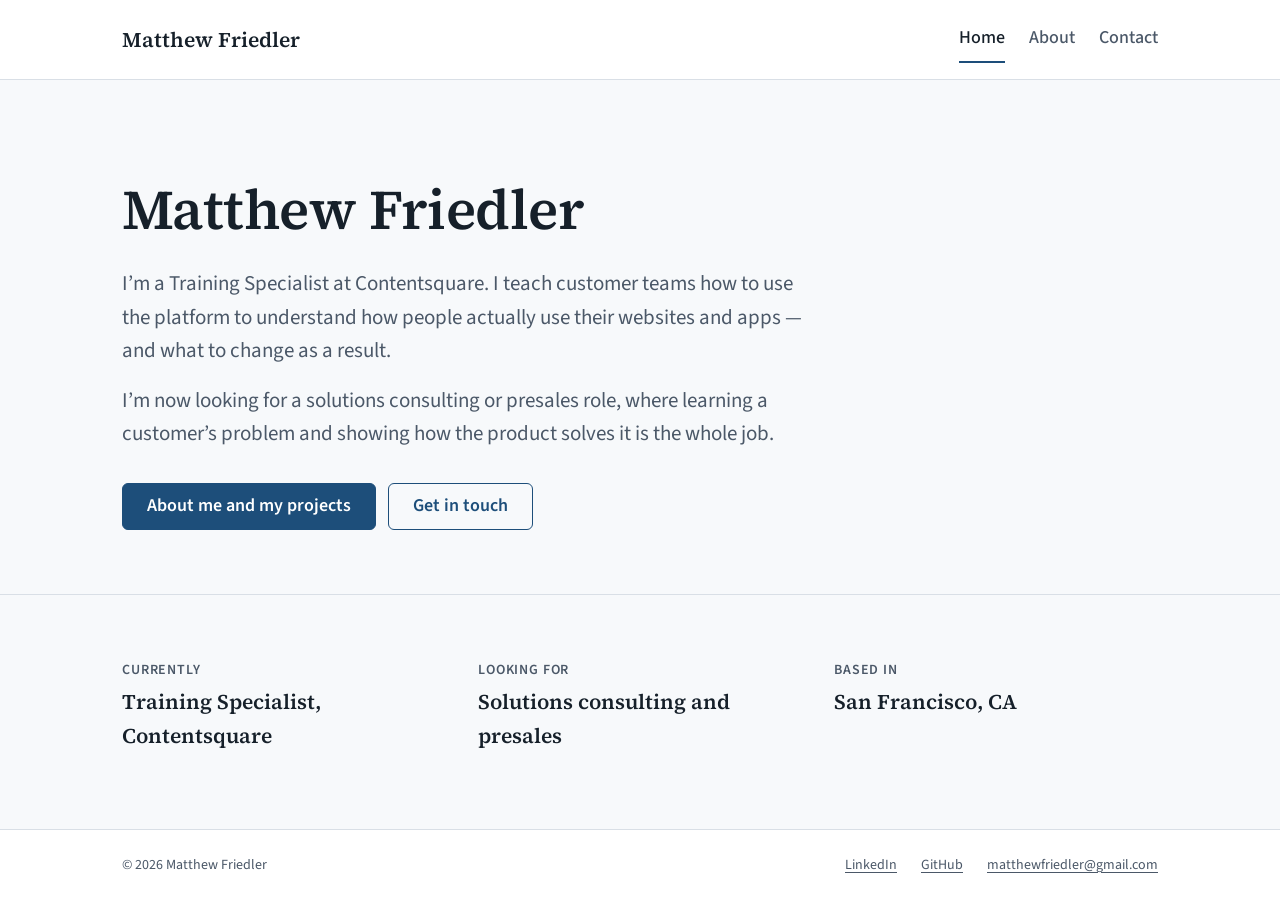
==== index.html @ 838c61f2 "Stage 1: shared layout, design tokens, and home page - styles.css: type pairing (Source Serif 4 + So" ====
<!doctype html>
<html lang="en">
<head>
  <meta charset="utf-8">
  <meta name="viewport" content="width=device-width, initial-scale=1">
  <title>Matthew Friedler — Training Specialist, Contentsquare</title>
  <meta name="description" content="Matthew Friedler is a Training Specialist at Contentsquare in San Francisco, looking for solutions consulting and presales roles.">
  <link rel="icon" href="/assets/favicon.svg" type="image/svg+xml">
  <link rel="preload" href="/assets/fonts/source-serif-4-latin-wght-normal.woff2" as="font" type="font/woff2" crossorigin>
  <link rel="preload" href="/assets/fonts/source-sans-3-latin-wght-normal.woff2" as="font" type="font/woff2" crossorigin>
  <link rel="stylesheet" href="/styles.css">
</head>
<body>
  <a class="skip-link" href="#main">Skip to content</a>

  <!-- Shared header: keep identical across index.html, about.html, contact.html
       (only aria-current moves). -->
  <header class="site-header">
    <div class="container site-header__inner">
      <a class="site-name" href="/">Matthew Friedler</a>
      <nav class="site-nav" aria-label="Main">
        <ul>
          <li><a href="/" aria-current="page">Home</a></li>
          <li><a href="/about">About</a></li>
          <li><a href="/contact">Contact</a></li>
        </ul>
      </nav>
    </div>
  </header>

  <main id="main">
    <section class="hero">
      <div class="container">
        <h1>Matthew Friedler</h1>
        <p class="lede">I’m a Training Specialist at Contentsquare. I teach customer teams how to use the platform to understand how people actually use their websites and apps — and what to change as a result.</p>
        <p class="lede">I’m now looking for a solutions consulting or presales role, where learning a customer’s problem and showing how the product solves it is the whole job.</p>
        <div class="button-row">
          <a class="button" href="/about">About me and my projects</a>
          <a class="button button--secondary" href="/contact">Get in touch</a>
        </div>
      </div>
    </section>

    <section class="section" aria-labelledby="facts-heading">
      <div class="container">
        <h2 id="facts-heading" class="visually-hidden">At a glance</h2>
        <dl class="facts">
          <div>
            <dt>Currently</dt>
            <dd>Training Specialist, Contentsquare</dd>
          </div>
          <div>
            <dt>Looking for</dt>
            <dd>Solutions consulting and presales</dd>
          </div>
          <div>
            <dt>Based in</dt>
            <dd>San Francisco, CA</dd>
          </div>
        </dl>
      </div>
    </section>
  </main>

  <!-- Shared footer: keep identical across all pages. -->
  <footer class="site-footer">
    <div class="container site-footer__inner">
      <p>© 2026 Matthew Friedler</p>
      <ul>
        <li><a href="https://www.linkedin.com/in/matthewfriedler/">LinkedIn</a></li>
        <li><a href="https://github.com/matthewfriedler">GitHub</a></li>
        <li><a class="break-anywhere" href="mailto:matthewfriedler@gmail.com">matthewfriedler@gmail.com</a></li>
      </ul>
    </div>
  </footer>
</body>
</html>
---- styles.css ----
/* ==========================================================================
   Matthew Friedler — shared stylesheet
   One file for all pages. Tokens first; change values here, not inline.
   ========================================================================== */

/* ---------- Fonts (self-hosted, SIL OFL — see assets/fonts/OFL.txt) ---------- */
@font-face {
  font-family: "Source Serif 4";
  src: url("/assets/fonts/source-serif-4-latin-wght-normal.woff2") format("woff2");
  font-weight: 200 900;
  font-style: normal;
  font-display: swap;
}
@font-face {
  font-family: "Source Sans 3";
  src: url("/assets/fonts/source-sans-3-latin-wght-normal.woff2") format("woff2");
  font-weight: 200 900;
  font-style: normal;
  font-display: swap;
}
@font-face {
  font-family: "Source Sans 3";
  src: url("/assets/fonts/source-sans-3-latin-wght-italic.woff2") format("woff2");
  font-weight: 200 900;
  font-style: italic;
  font-display: swap;
}

/* ---------- Tokens ---------- */
:root {
  /* Colour */
  --bg: #f7f9fb;
  --surface: #ffffff;
  --ink: #16202a;
  --muted: #4b5868;
  --line: #d9dfe6;
  --accent: #1d4e7a;
  --accent-strong: #143a5c;
  --accent-tint: #e8eff6;
  --error: #b42318;
  --success: #1e7a4c;

  /* Type */
  --font-heading: "Source Serif 4", Georgia, "Times New Roman", serif;
  --font-body: "Source Sans 3", -apple-system, BlinkMacSystemFont, "Segoe UI", Roboto, Arial, sans-serif;

  /* Type scale (~1.25 ratio; base grows 16px → 18px with viewport) */
  --text-sm: 0.875rem;
  --text-base: clamp(1rem, 0.95rem + 0.25vw, 1.125rem);
  --text-lg: clamp(1.125rem, 1.05rem + 0.35vw, 1.3125rem);
  --text-xl: clamp(1.375rem, 1.25rem + 0.6vw, 1.75rem);
  --text-2xl: clamp(1.75rem, 1.5rem + 1.2vw, 2.5rem);
  --text-3xl: clamp(2.25rem, 1.8rem + 2.2vw, 3.5rem);

  /* Spacing scale (4px base) — use only these */
  --space-1: 0.25rem; /*  4px */
  --space-2: 0.5rem;  /*  8px */
  --space-3: 0.75rem; /* 12px */
  --space-4: 1rem;    /* 16px */
  --space-5: 1.5rem;  /* 24px */
  --space-6: 2rem;    /* 32px */
  --space-7: 3rem;    /* 48px */
  --space-8: 4rem;    /* 64px */
  --space-9: 6rem;    /* 96px */

  /* Layout */
  --container: 68.75rem; /* 1100px */
  --measure: 68ch;
  --gutter: var(--space-4);
  --radius: 6px;
  --focus-ring: 3px solid var(--accent);
}

@media (min-width: 48em) {
  :root { --gutter: var(--space-6); }
}

/* ---------- Reset ---------- */
*, *::before, *::after { box-sizing: border-box; }
* { margin: 0; }
html {
  -webkit-text-size-adjust: 100%;
  text-size-adjust: 100%;
}
img, svg { display: block; max-width: 100%; height: auto; }
input, button, textarea, select { font: inherit; color: inherit; }

/* ---------- Base ---------- */
body {
  min-height: 100vh;
  min-height: 100dvh;
  display: flex;
  flex-direction: column;
  background: var(--bg);
  color: var(--ink);
  font-family: var(--font-body);
  font-size: var(--text-base);
  line-height: 1.6;
  overflow-wrap: break-word;
}

h1, h2, h3 {
  font-family: var(--font-heading);
  font-weight: 600;
  line-height: 1.2;
  color: var(--ink);
  text-wrap: balance;
}
h1 { font-size: var(--text-3xl); letter-spacing: -0.01em; }
h2 { font-size: var(--text-2xl); }
h3 { font-size: var(--text-xl); }

p { max-width: var(--measure); text-wrap: pretty; }

a { color: var(--accent); text-underline-offset: 0.18em; text-decoration-thickness: 1px; }
a:hover { color: var(--accent-strong); text-decoration-thickness: 2px; }

/* Long URLs / emails never push the layout wider than the screen */
.break-anywhere { overflow-wrap: anywhere; }

/* Hidden visually, still read by screen readers */
.visually-hidden {
  position: absolute !important;
  width: 1px;
  height: 1px;
  padding: 0;
  margin: -1px;
  overflow: hidden;
  clip: rect(0 0 0 0);
  white-space: nowrap;
  border: 0;
}

/* ---------- Focus ---------- */
:focus-visible {
  outline: var(--focus-ring);
  outline-offset: 3px;
  border-radius: 2px;
}

.skip-link {
  position: absolute;
  left: var(--space-4);
  top: var(--space-2);
  z-index: 10;
  padding: var(--space-2) var(--space-4);
  background: var(--accent);
  color: #fff;
  border-radius: var(--radius);
  transform: translateY(-200%);
}
.skip-link:focus { transform: none; color: #fff; }

/* ---------- Layout ---------- */
.container {
  width: 100%;
  max-width: var(--container);
  margin-inline: auto;
  padding-inline: var(--gutter);
}

main { flex: 1; }

.section { padding-block: var(--space-7); }
@media (min-width: 48em) {
  .section { padding-block: var(--space-8); }
}

.hero + .section,
.section + .section { border-top: 1px solid var(--line); }

.stack > * + * { margin-top: var(--space-4); }

/* ---------- Header ---------- */
.site-header {
  background: var(--surface);
  border-bottom: 1px solid var(--line);
}
.site-header__inner {
  display: flex;
  flex-wrap: wrap;
  align-items: center;
  justify-content: space-between;
  gap: var(--space-2) var(--space-5);
  padding-block: var(--space-4);
}
.site-name {
  font-family: var(--font-heading);
  font-weight: 600;
  font-size: var(--text-lg);
  color: var(--ink);
  text-decoration: none;
}
.site-name:hover { color: var(--accent); text-decoration: none; }

.site-nav ul {
  display: flex;
  flex-wrap: wrap;
  gap: var(--space-1) var(--space-5);
  list-style: none;
  padding: 0;
}
.site-nav a {
  display: inline-block;
  padding-block: var(--space-2);
  color: var(--muted);
  font-weight: 500;
  text-decoration: none;
  border-bottom: 2px solid transparent;
}
.site-nav a:hover { color: var(--ink); }
.site-nav a[aria-current="page"] {
  color: var(--ink);
  border-bottom-color: var(--accent);
}

/* ---------- Footer ---------- */
.site-footer {
  border-top: 1px solid var(--line);
  background: var(--surface);
  color: var(--muted);
  font-size: var(--text-sm);
}
.site-footer__inner {
  display: flex;
  flex-wrap: wrap;
  justify-content: space-between;
  align-items: center;
  gap: var(--space-3) var(--space-5);
  padding-block: var(--space-5);
}
.site-footer ul {
  display: flex;
  flex-wrap: wrap;
  gap: var(--space-2) var(--space-5);
  list-style: none;
  padding: 0;
}
.site-footer a { color: var(--muted); }
.site-footer a:hover { color: var(--accent); }

/* ---------- Buttons ---------- */
.button-row {
  display: flex;
  flex-wrap: wrap;
  gap: var(--space-3);
}
.button {
  display: inline-flex;
  align-items: center;
  justify-content: center;
  min-height: 2.75rem; /* 44px touch target */
  padding: var(--space-2) var(--space-5);
  border: 1px solid var(--accent);
  border-radius: var(--radius);
  background: var(--accent);
  color: #fff;
  font-weight: 600;
  text-decoration: none;
  cursor: pointer;
  transition: background-color 150ms ease, border-color 150ms ease, color 150ms ease;
}
.button:hover {
  background: var(--accent-strong);
  border-color: var(--accent-strong);
  color: #fff;
  text-decoration: none;
}
.button--secondary {
  background: transparent;
  color: var(--accent);
}
.button--secondary:hover {
  background: var(--accent-tint);
  color: var(--accent-strong);
}

/* ---------- Page intro / hero ---------- */
.eyebrow {
  font-size: var(--text-sm);
  font-weight: 600;
  letter-spacing: 0.06em;
  text-transform: uppercase;
  color: var(--accent);
}
.lede {
  font-size: var(--text-lg);
  color: var(--muted);
}

.hero { padding-block: var(--space-8) var(--space-7); }
@media (min-width: 48em) {
  .hero { padding-block: var(--space-9) var(--space-8); }
}
.hero .lede { margin-top: var(--space-5); }
.hero .lede + .lede { margin-top: var(--space-4); }
.hero .button-row { margin-top: var(--space-6); }

/* Key facts list (home) */
.facts {
  display: grid;
  gap: var(--space-5);
  padding: 0;
}
@media (min-width: 48em) {
  .facts { grid-template-columns: repeat(3, minmax(0, 1fr)); gap: var(--space-6); }
}
.facts dt {
  font-size: var(--text-sm);
  font-weight: 600;
  letter-spacing: 0.06em;
  text-transform: uppercase;
  color: var(--muted);
}
.facts dd {
  margin: var(--space-1) 0 0;
  font-family: var(--font-heading);
  font-size: var(--text-lg);
  font-weight: 600;
}

/* ---------- Motion ---------- */
@media (prefers-reduced-motion: reduce) {
  *, *::before, *::after {
    transition-duration: 0.01ms !important;
    animation-duration: 0.01ms !important;
    animation-iteration-count: 1 !important;
    scroll-behavior: auto !important;
  }
}
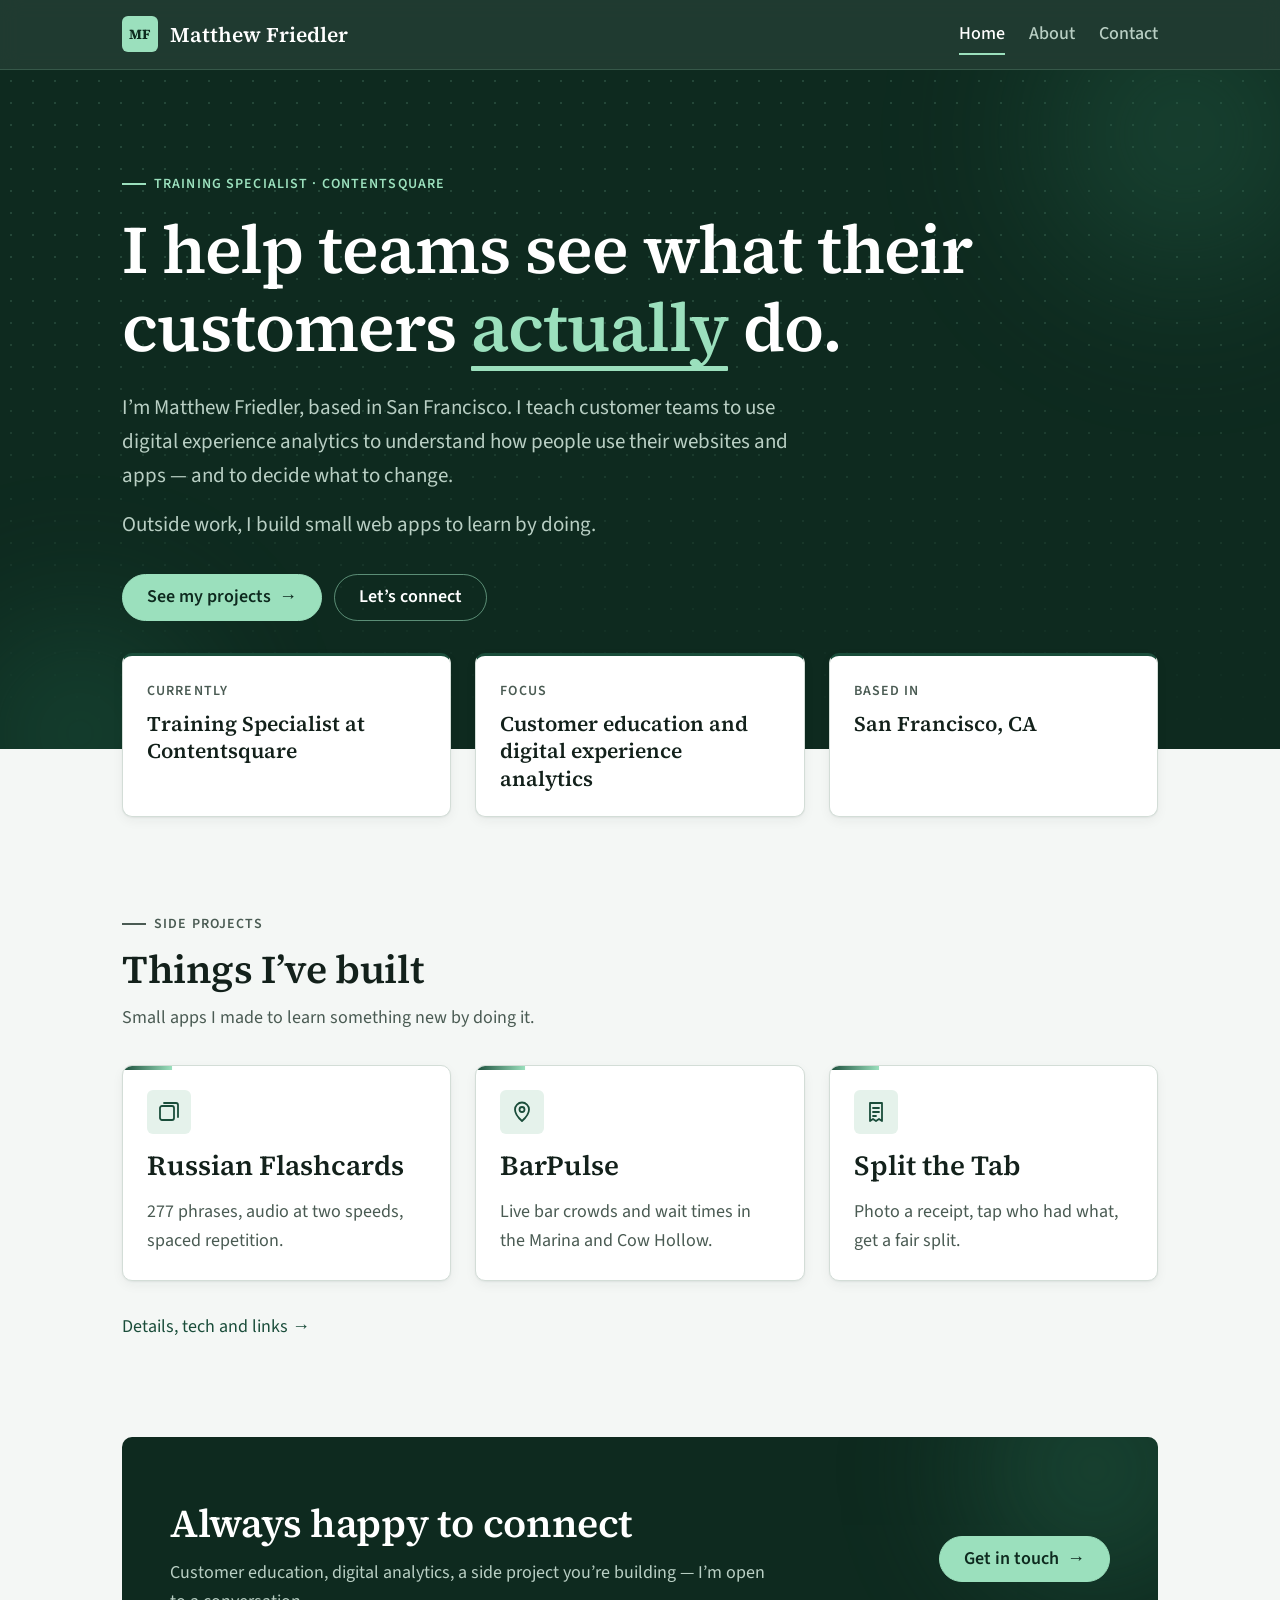
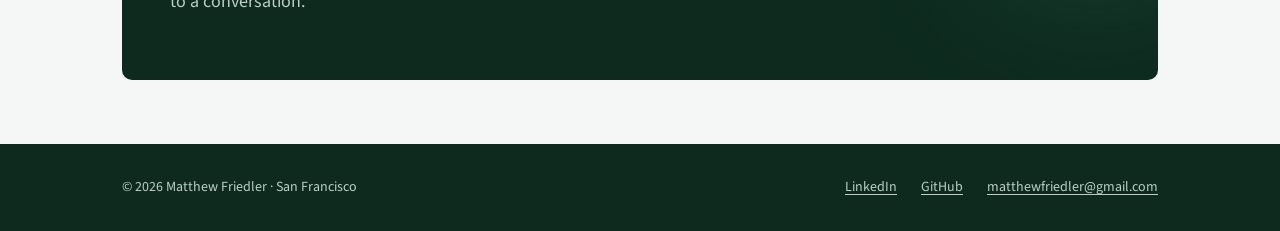
==== commit 9cec56f7: "Refresh design (forest green + motion), reword copy, add Split the Tab Copy - Describe what Matthew " ====
--- a/index.html
+++ b/index.html
@@ -3,21 +3,23 @@
 <head>
   <meta charset="utf-8">
   <meta name="viewport" content="width=device-width, initial-scale=1">
-  <title>Matthew Friedler — Training Specialist, Contentsquare</title>
-  <meta name="description" content="Matthew Friedler is a Training Specialist at Contentsquare in San Francisco, looking for solutions consulting and presales roles.">
+  <title>Matthew Friedler — Training Specialist at Contentsquare</title>
+  <meta name="description" content="Matthew Friedler is a Training Specialist at Contentsquare in San Francisco who builds small web apps to learn by doing.">
+  <meta name="theme-color" content="#0e2a1f">
   <link rel="icon" href="/assets/favicon.svg" type="image/svg+xml">
   <link rel="preload" href="/assets/fonts/source-serif-4-latin-wght-normal.woff2" as="font" type="font/woff2" crossorigin>
   <link rel="preload" href="/assets/fonts/source-sans-3-latin-wght-normal.woff2" as="font" type="font/woff2" crossorigin>
   <link rel="stylesheet" href="/styles.css">
-</head>
-<body>
+  <script>document.documentElement.classList.add("js")</script>
+  <script src="/site.js" defer></script>
+</head><body>
   <a class="skip-link" href="#main">Skip to content</a>
 
   <!-- Shared header: keep identical across index.html, about.html, contact.html
        (only aria-current moves). -->
-  <header class="site-header">
+  <header class="site-header on-dark">
     <div class="container site-header__inner">
-      <a class="site-name" href="/">Matthew Friedler</a>
+      <a class="site-name" href="/"><span class="site-name__mark" aria-hidden="true">MF</span>Matthew Friedler</a>
       <nav class="site-nav" aria-label="Main">
         <ul>
           <li><a href="/" aria-current="page">Home</a></li>
@@ -29,43 +31,86 @@
   </header>
 
   <main id="main">
-    <section class="hero">
-      <div class="container">
-        <h1>Matthew Friedler</h1>
-        <p class="lede">I’m a Training Specialist at Contentsquare. I teach customer teams how to use the platform to understand how people actually use their websites and apps — and what to change as a result.</p>
-        <p class="lede">I’m now looking for a solutions consulting or presales role, where learning a customer’s problem and showing how the product solves it is the whole job.</p>
-        <div class="button-row">
-          <a class="button" href="/about">About me and my projects</a>
-          <a class="button button--secondary" href="/contact">Get in touch</a>
+    <section class="hero hero--home on-dark">
+      <div class="hero__glow hero__glow--a" aria-hidden="true"></div>
+      <div class="hero__glow hero__glow--b" aria-hidden="true"></div>
+      <div class="container hero__inner">
+        <p class="eyebrow enter" style="--i:0">Training Specialist · Contentsquare</p>
+        <h1 class="enter" style="--i:1">I help teams see what their customers <span class="highlight">actually</span> do.</h1>
+        <p class="lede enter" style="--i:2">I’m Matthew Friedler, based in San Francisco. I teach customer teams to use digital experience analytics to understand how people use their websites and apps — and to decide what to change.</p>
+        <p class="lede enter" style="--i:3">Outside work, I build small web apps to learn by doing.</p>
+        <div class="button-row enter" style="--i:4">
+          <a class="button" href="/about#projects">See my projects <span class="button__arrow" aria-hidden="true">→</span></a>
+          <a class="button button--secondary" href="/contact">Let’s connect</a>
         </div>
       </div>
     </section>
 
-    <section class="section" aria-labelledby="facts-heading">
+    <section aria-labelledby="facts-heading">
       <div class="container">
         <h2 id="facts-heading" class="visually-hidden">At a glance</h2>
-        <dl class="facts">
-          <div>
+        <dl class="facts facts--overlap">
+          <div class="reveal" style="--i:0">
             <dt>Currently</dt>
-            <dd>Training Specialist, Contentsquare</dd>
+            <dd>Training Specialist at Contentsquare</dd>
           </div>
-          <div>
-            <dt>Looking for</dt>
-            <dd>Solutions consulting and presales</dd>
+          <div class="reveal" style="--i:1">
+            <dt>Focus</dt>
+            <dd>Customer education and digital experience analytics</dd>
           </div>
-          <div>
+          <div class="reveal" style="--i:2">
             <dt>Based in</dt>
             <dd>San Francisco, CA</dd>
           </div>
         </dl>
       </div>
     </section>
+
+    <section class="section" aria-labelledby="built-heading">
+      <div class="container">
+        <div class="section-head reveal">
+          <p class="eyebrow">Side projects</p>
+          <h2 id="built-heading">Things I’ve built</h2>
+          <p>Small apps I made to learn something new by doing it.</p>
+        </div>
+        <div class="projects">
+          <article class="project project--teaser reveal" style="--i:0">
+            <div class="project__icon"><svg viewBox="0 0 24 24" fill="none" stroke="currentColor" stroke-width="1.8" stroke-linecap="round" stroke-linejoin="round" aria-hidden="true" focusable="false"><rect x="3" y="6" width="14" height="14" rx="2"/><path d="M7 3h12a2 2 0 0 1 2 2v12"/></svg></div>
+            <h3 class="project__name">Russian Flashcards</h3>
+            <p class="project__summary">277 phrases, audio at two speeds, spaced repetition.</p>
+          </article>
+          <article class="project project--teaser reveal" style="--i:1">
+            <div class="project__icon"><svg viewBox="0 0 24 24" fill="none" stroke="currentColor" stroke-width="1.8" stroke-linecap="round" stroke-linejoin="round" aria-hidden="true" focusable="false"><path d="M12 21s-7-6.1-7-11.5A7 7 0 0 1 19 9.5C19 14.9 12 21 12 21z"/><circle cx="12" cy="9.5" r="2.5"/></svg></div>
+            <h3 class="project__name">BarPulse</h3>
+            <p class="project__summary">Live bar crowds and wait times in the Marina and Cow Hollow.</p>
+          </article>
+          <article class="project project--teaser reveal" style="--i:2">
+            <div class="project__icon"><svg viewBox="0 0 24 24" fill="none" stroke="currentColor" stroke-width="1.8" stroke-linecap="round" stroke-linejoin="round" aria-hidden="true" focusable="false"><path d="M6 3h12v18l-3-2-3 2-3-2-3 2z"/><path d="M9 8h6M9 12h6M9 16h3"/></svg></div>
+            <h3 class="project__name">Split the Tab</h3>
+            <p class="project__summary">Photo a receipt, tap who had what, get a fair split.</p>
+          </article>
+        </div>
+        <p class="reveal" style="margin-top: var(--space-6)"><a class="arrow-link" href="/about#projects">Details, tech and links <span aria-hidden="true">→</span></a></p>
+      </div>
+    </section>
+
+    <section class="section section--tight" aria-labelledby="cta-heading">
+      <div class="container">
+        <div class="cta on-dark reveal">
+          <div>
+            <h2 id="cta-heading">Always happy to connect</h2>
+            <p>Customer education, digital analytics, a side project you’re building — I’m open to a conversation.</p>
+          </div>
+          <a class="button" href="/contact">Get in touch <span class="button__arrow" aria-hidden="true">→</span></a>
+        </div>
+      </div>
+    </section>
   </main>
 
   <!-- Shared footer: keep identical across all pages. -->
-  <footer class="site-footer">
+  <footer class="site-footer on-dark">
     <div class="container site-footer__inner">
-      <p>© 2026 Matthew Friedler</p>
+      <p>© 2026 Matthew Friedler · San Francisco</p>
       <ul>
         <li><a href="https://www.linkedin.com/in/matthewfriedler/">LinkedIn</a></li>
         <li><a href="https://github.com/matthewfriedler">GitHub</a></li>
--- a/styles.css
+++ b/styles.css
@@ -28,17 +28,31 @@
 
 /* ---------- Tokens ---------- */
 :root {
-  /* Colour */
-  --bg: #f7f9fb;
+  /* Colour — dark forest green brand, mint highlight. All text pairs ≥ 4.5:1. */
+  --forest-900: #0e2a1f;  /* deepest: hero bands, header, footer */
+  --forest: #1a4d3a;      /* brand / links / primary buttons (9.7:1 on white) */
+  --forest-strong: #123a2b; /* hover / pressed */
+  --mint: #9be0bd;        /* highlight on dark (10:1 on forest-900) */
+  --mint-tint: #e5f2eb;   /* tags, soft fills */
+  --bg: #f4f7f5;          /* page background — cool green-grey, not cream */
   --surface: #ffffff;
-  --ink: #16202a;
-  --muted: #4b5868;
-  --line: #d9dfe6;
-  --accent: #1d4e7a;
-  --accent-strong: #143a5c;
-  --accent-tint: #e8eff6;
+  --ink: #13211b;
+  --muted: #4a5b53;       /* 6.7:1 on bg */
+  --on-dark: #ffffff;
+  --on-dark-muted: #b9cfc4; /* 9.3:1 on forest-900 */
+  --line: #d3ddd7;
+  --line-dark: rgba(155, 224, 189, 0.18);
+  --field-border: #77887f; /* 3.7:1 on white (WCAG 1.4.11 needs 3:1) */
   --error: #b42318;
   --success: #1e7a4c;
+
+  /* Back-compat aliases used by component rules */
+  --accent: var(--forest);
+  --accent-strong: var(--forest-strong);
+  --accent-tint: var(--mint-tint);
+
+  /* Focus ring colour flips to mint inside dark sections (see .on-dark) */
+  --focus: var(--forest);
 
   /* Type */
   --font-heading: "Source Serif 4", Georgia, "Times New Roman", serif;
@@ -50,7 +64,7 @@
   --text-lg: clamp(1.125rem, 1.05rem + 0.35vw, 1.3125rem);
   --text-xl: clamp(1.375rem, 1.25rem + 0.6vw, 1.75rem);
   --text-2xl: clamp(1.75rem, 1.5rem + 1.2vw, 2.5rem);
-  --text-3xl: clamp(2.25rem, 1.8rem + 2.2vw, 3.5rem);
+  --text-3xl: clamp(2.375rem, 1.6rem + 3.6vw, 4.25rem);
 
   /* Spacing scale (4px base) — use only these */
   --space-1: 0.25rem; /*  4px */
@@ -67,8 +81,13 @@
   --container: 68.75rem; /* 1100px */
   --measure: 68ch;
   --gutter: var(--space-4);
-  --radius: 6px;
-  --focus-ring: 3px solid var(--accent);
+  --radius: 10px;
+  --radius-sm: 6px;
+
+  /* Motion */
+  --ease-out: cubic-bezier(0.22, 1, 0.36, 1);
+  --shadow-card: 0 1px 2px rgba(14, 42, 31, 0.06), 0 4px 12px rgba(14, 42, 31, 0.05);
+  --shadow-lift: 0 2px 4px rgba(14, 42, 31, 0.06), 0 16px 32px -8px rgba(14, 42, 31, 0.18);
 }
 
 @media (min-width: 48em) {
@@ -81,9 +100,11 @@
 html {
   -webkit-text-size-adjust: 100%;
   text-size-adjust: 100%;
+  scroll-padding-top: 5rem; /* sticky header doesn't cover anchor targets */
 }
 img, svg { display: block; max-width: 100%; height: auto; }
 input, button, textarea, select { font: inherit; color: inherit; }
+[hidden] { display: none !important; }
 
 /* ---------- Base ---------- */
 body {
@@ -97,23 +118,26 @@
   font-size: var(--text-base);
   line-height: 1.6;
   overflow-wrap: break-word;
+  overflow-x: clip; /* decorative glows never cause sideways scroll */
 }
 
 h1, h2, h3 {
   font-family: var(--font-heading);
   font-weight: 600;
-  line-height: 1.2;
+  line-height: 1.15;
   color: var(--ink);
   text-wrap: balance;
 }
-h1 { font-size: var(--text-3xl); letter-spacing: -0.01em; }
-h2 { font-size: var(--text-2xl); }
+h1 { font-size: var(--text-3xl); letter-spacing: -0.015em; }
+h2 { font-size: var(--text-2xl); letter-spacing: -0.01em; }
 h3 { font-size: var(--text-xl); }
 
 p { max-width: var(--measure); text-wrap: pretty; }
 
 a { color: var(--accent); text-underline-offset: 0.18em; text-decoration-thickness: 1px; }
 a:hover { color: var(--accent-strong); text-decoration-thickness: 2px; }
+
+::selection { background: var(--mint); color: var(--forest-900); }
 
 /* Long URLs / emails never push the layout wider than the screen */
 .break-anywhere { overflow-wrap: anywhere; }
@@ -133,23 +157,25 @@
 
 /* ---------- Focus ---------- */
 :focus-visible {
-  outline: var(--focus-ring);
+  outline: 3px solid var(--focus);
   outline-offset: 3px;
   border-radius: 2px;
 }
+.on-dark { --focus: var(--mint); }
 
 .skip-link {
   position: absolute;
   left: var(--space-4);
   top: var(--space-2);
-  z-index: 10;
+  z-index: 100;
   padding: var(--space-2) var(--space-4);
-  background: var(--accent);
-  color: #fff;
-  border-radius: var(--radius);
+  background: var(--mint);
+  color: var(--forest-900);
+  font-weight: 600;
+  border-radius: var(--radius-sm);
   transform: translateY(-200%);
 }
-.skip-link:focus { transform: none; color: #fff; }
+.skip-link:focus { transform: none; color: var(--forest-900); }
 
 /* ---------- Layout ---------- */
 .container {
@@ -161,37 +187,87 @@
 
 main { flex: 1; }
 
-.section { padding-block: var(--space-7); }
-@media (min-width: 48em) {
-  .section { padding-block: var(--space-8); }
-}
-
-.hero + .section,
-.section + .section { border-top: 1px solid var(--line); }
+.section { padding-block: var(--space-8); }
+@media (min-width: 48em) {
+  .section { padding-block: var(--space-9); }
+}
+.section--tight { padding-block: var(--space-7); }
+@media (min-width: 48em) {
+  .section--tight { padding-block: var(--space-8); }
+}
+.section--alt { background: var(--surface); border-block: 1px solid var(--line); }
+/* A CTA band right after a same-coloured section doesn't need a second gap above it */
+.section:not(.section--alt) + .section--tight { padding-top: 0; }
 
 .stack > * + * { margin-top: var(--space-4); }
 
-/* ---------- Header ---------- */
+.section-head { display: grid; gap: var(--space-3); margin-bottom: var(--space-6); }
+.section-head p { color: var(--muted); }
+
+/* Small label above headings */
+.eyebrow {
+  display: inline-flex;
+  align-items: center;
+  gap: var(--space-2);
+  font-size: var(--text-sm);
+  font-weight: 600;
+  letter-spacing: 0.08em;
+  text-transform: uppercase;
+  color: var(--forest);
+}
+.eyebrow::before {
+  content: "";
+  width: 1.5rem;
+  height: 2px;
+  background: currentColor;
+}
+.on-dark .eyebrow { color: var(--mint); }
+
+/* ---------- Header (sticky, dark) ---------- */
 .site-header {
-  background: var(--surface);
-  border-bottom: 1px solid var(--line);
-}
+  position: sticky;
+  top: 0;
+  z-index: 50;
+  background: rgba(14, 42, 31, 0.92);
+  -webkit-backdrop-filter: saturate(140%) blur(10px);
+  backdrop-filter: saturate(140%) blur(10px);
+  border-bottom: 1px solid var(--line-dark);
+  transition: box-shadow 250ms ease;
+}
+.site-header.is-scrolled { box-shadow: 0 8px 24px -12px rgba(0, 0, 0, 0.45); }
 .site-header__inner {
   display: flex;
   flex-wrap: wrap;
   align-items: center;
   justify-content: space-between;
   gap: var(--space-2) var(--space-5);
-  padding-block: var(--space-4);
+  padding-block: var(--space-3);
 }
 .site-name {
+  display: inline-flex;
+  align-items: center;
+  gap: var(--space-3);
   font-family: var(--font-heading);
   font-weight: 600;
   font-size: var(--text-lg);
-  color: var(--ink);
+  color: var(--on-dark);
   text-decoration: none;
 }
-.site-name:hover { color: var(--accent); text-decoration: none; }
+.site-name:hover { color: var(--on-dark); text-decoration: none; }
+.site-name__mark {
+  display: grid;
+  place-items: center;
+  width: 2.25rem;
+  height: 2.25rem;
+  border-radius: var(--radius-sm);
+  background: var(--mint);
+  color: var(--forest-900);
+  font-size: var(--text-sm);
+  font-weight: 700;
+  letter-spacing: 0.02em;
+  transition: transform 300ms var(--ease-out);
+}
+.site-name:hover .site-name__mark { transform: rotate(-6deg) scale(1.05); }
 
 .site-nav ul {
   display: flex;
@@ -201,24 +277,405 @@
   padding: 0;
 }
 .site-nav a {
+  position: relative;
   display: inline-block;
   padding-block: var(--space-2);
-  color: var(--muted);
+  color: var(--on-dark-muted);
   font-weight: 500;
   text-decoration: none;
-  border-bottom: 2px solid transparent;
-}
-.site-nav a:hover { color: var(--ink); }
-.site-nav a[aria-current="page"] {
-  color: var(--ink);
-  border-bottom-color: var(--accent);
-}
+  transition: color 200ms ease;
+}
+.site-nav a::after {
+  content: "";
+  position: absolute;
+  left: 0;
+  right: 0;
+  bottom: 2px;
+  height: 2px;
+  background: var(--mint);
+  transform: scaleX(0);
+  transform-origin: left;
+  transition: transform 300ms var(--ease-out);
+}
+.site-nav a:hover { color: var(--on-dark); }
+.site-nav a:hover::after { transform: scaleX(1); }
+.site-nav a[aria-current="page"] { color: var(--on-dark); }
+.site-nav a[aria-current="page"]::after { transform: scaleX(1); }
+
+/* ---------- Dark hero band (home hero + page intros) ---------- */
+.hero {
+  position: relative;
+  isolation: isolate;
+  overflow: hidden;
+  background: var(--forest-900);
+  color: var(--on-dark);
+}
+/* Dot grid texture */
+.hero::before {
+  content: "";
+  position: absolute;
+  inset: 0;
+  z-index: -1;
+  background-image: radial-gradient(rgba(155, 224, 189, 0.16) 1px, transparent 1px);
+  background-size: 22px 22px;
+  -webkit-mask-image: linear-gradient(to bottom, #000 30%, transparent);
+  mask-image: linear-gradient(to bottom, #000 30%, transparent);
+}
+/* Slowly drifting glows */
+.hero__glow {
+  position: absolute;
+  z-index: -1;
+  border-radius: 50%;
+  filter: blur(60px);
+  opacity: 0.55;
+  pointer-events: none;
+}
+.hero__glow--a {
+  width: 28rem; height: 28rem;
+  top: -10rem; right: -8rem;
+  background: radial-gradient(circle, #245f47, transparent 70%);
+  animation: drift-a 18s ease-in-out infinite alternate;
+}
+.hero__glow--b {
+  width: 22rem; height: 22rem;
+  bottom: -10rem; left: -6rem;
+  background: radial-gradient(circle, #1f5f47, transparent 70%);
+  animation: drift-b 22s ease-in-out infinite alternate;
+}
+@keyframes drift-a {
+  to { transform: translate(-6rem, 4rem) scale(1.15); }
+}
+@keyframes drift-b {
+  to { transform: translate(5rem, -3rem) scale(1.1); }
+}
+
+.hero h1, .hero h2, .hero h3 { color: var(--on-dark); }
+.hero .lede { color: var(--on-dark-muted); }
+.hero__inner { padding-block: var(--space-8) var(--space-7); }
+@media (min-width: 48em) {
+  .hero__inner { padding-block: var(--space-9) var(--space-8); }
+}
+.hero--home .hero__inner { padding-block: var(--space-8); }
+@media (min-width: 48em) {
+  .hero--home .hero__inner { padding-block: var(--space-9) calc(var(--space-9) + var(--space-6)); }
+}
+.hero h1 { margin-top: var(--space-4); }
+.hero .lede { margin-top: var(--space-5); }
+.hero .lede + .lede { margin-top: var(--space-4); }
+.hero .button-row { margin-top: var(--space-6); }
+
+/* Mint highlight that draws under a word in the headline */
+.highlight {
+  position: relative;
+  white-space: nowrap;
+  color: var(--mint);
+}
+.highlight::after {
+  content: "";
+  position: absolute;
+  left: 0;
+  right: 0;
+  bottom: 0.04em;
+  height: 0.08em;
+  border-radius: 1px;
+  background: var(--mint);
+  transform-origin: left;
+  animation: draw 900ms 400ms var(--ease-out) both;
+}
+@keyframes draw {
+  from { transform: scaleX(0); }
+  to { transform: scaleX(1); }
+}
+
+/* Hero entrance (on load) */
+.hero .enter {
+  animation: enter 700ms var(--ease-out) both;
+  animation-delay: calc(var(--i, 0) * 90ms);
+}
+@keyframes enter {
+  from { opacity: 0; transform: translateY(14px); }
+  to { opacity: 1; transform: none; }
+}
+
+.lede {
+  font-size: var(--text-lg);
+  color: var(--muted);
+}
+
+/* ---------- Buttons ---------- */
+.button-row {
+  display: flex;
+  flex-wrap: wrap;
+  gap: var(--space-3);
+}
+.button {
+  display: inline-flex;
+  align-items: center;
+  justify-content: center;
+  gap: var(--space-2);
+  min-height: 2.75rem; /* 44px touch target */
+  padding: var(--space-2) var(--space-5);
+  border: 1px solid var(--forest);
+  border-radius: 999px;
+  background: var(--forest);
+  color: var(--on-dark);
+  font-weight: 600;
+  text-decoration: none;
+  cursor: pointer;
+  transition: background-color 200ms ease, border-color 200ms ease, color 200ms ease,
+    transform 200ms var(--ease-out), box-shadow 200ms ease;
+}
+.button:hover {
+  background: var(--forest-strong);
+  border-color: var(--forest-strong);
+  color: var(--on-dark);
+  text-decoration: none;
+  transform: translateY(-2px);
+  box-shadow: 0 8px 18px -8px rgba(14, 42, 31, 0.45);
+}
+.button:active { transform: translateY(0); }
+.button__arrow { transition: transform 250ms var(--ease-out); }
+.button:hover .button__arrow { transform: translateX(4px); }
+
+.button--secondary {
+  background: transparent;
+  color: var(--forest);
+}
+.button--secondary:hover {
+  background: var(--mint-tint);
+  color: var(--forest-strong);
+}
+
+/* Buttons on dark backgrounds */
+.on-dark .button {
+  background: var(--mint);
+  border-color: var(--mint);
+  color: var(--forest-900);
+}
+.on-dark .button:hover {
+  background: #b8ebd1;
+  border-color: #b8ebd1;
+  color: var(--forest-900);
+  box-shadow: 0 10px 24px -10px rgba(155, 224, 189, 0.55);
+}
+.on-dark .button--secondary {
+  background: transparent;
+  border-color: rgba(155, 224, 189, 0.55);
+  color: var(--on-dark);
+}
+.on-dark .button--secondary:hover {
+  background: rgba(155, 224, 189, 0.12);
+  border-color: var(--mint);
+  color: var(--on-dark);
+}
+
+/* ---------- Facts (home) ---------- */
+.facts {
+  display: grid;
+  gap: var(--space-4);
+  padding: 0;
+}
+@media (min-width: 48em) {
+  .facts { grid-template-columns: repeat(3, minmax(0, 1fr)); gap: var(--space-5); }
+}
+.facts > div {
+  padding: var(--space-5);
+  background: var(--surface);
+  border: 1px solid var(--line);
+  border-radius: var(--radius);
+  box-shadow: var(--shadow-card);
+  border-top: 3px solid var(--forest);
+}
+.facts dt {
+  font-size: var(--text-sm);
+  font-weight: 600;
+  letter-spacing: 0.08em;
+  text-transform: uppercase;
+  color: var(--muted);
+}
+.facts dd {
+  margin: var(--space-2) 0 0;
+  font-family: var(--font-heading);
+  font-size: var(--text-lg);
+  font-weight: 600;
+  line-height: 1.3;
+}
+/* Pull the facts up over the bottom of the home hero (desktop); plain spacing on phones */
+.facts--overlap { margin-top: var(--space-6); }
+@media (min-width: 48em) {
+  .facts--overlap { margin-top: calc(-1 * (var(--space-9) + var(--space-6)) + var(--space-6)); position: relative; }
+}
+
+/* ---------- About ---------- */
+.about {
+  display: grid;
+  gap: var(--space-7);
+  align-items: start;
+}
+.about__photo-wrap {
+  position: relative;
+  max-width: 16rem;
+}
+.about__photo-wrap::before {
+  content: "";
+  position: absolute;
+  inset: var(--space-4) calc(-1 * var(--space-4)) calc(-1 * var(--space-4)) var(--space-4);
+  border: 2px solid var(--forest);
+  border-radius: var(--radius);
+  z-index: 0;
+  transition: transform 400ms var(--ease-out);
+}
+.about__photo-wrap:hover::before { transform: translate(-6px, -6px); }
+.about__photo {
+  position: relative;
+  z-index: 1;
+  width: 100%;
+  aspect-ratio: 4 / 5;
+  object-fit: cover;
+  border-radius: var(--radius);
+  background: var(--mint-tint);
+}
+@media (min-width: 48em) {
+  .about {
+    grid-template-columns: minmax(0, 15rem) minmax(0, 1fr);
+    gap: var(--space-8);
+  }
+  .about__photo-wrap { max-width: none; }
+}
+@media (min-width: 64em) {
+  .about { grid-template-columns: minmax(0, 18rem) minmax(0, 1fr); }
+}
+
+/* ---------- Projects ---------- */
+.projects {
+  display: grid;
+  grid-template-columns: repeat(auto-fill, minmax(min(100%, 19rem), 1fr));
+  gap: var(--space-5);
+}
+.project {
+  position: relative;
+  display: flex;
+  flex-direction: column;
+  gap: var(--space-4);
+  padding: var(--space-5);
+  background: var(--surface);
+  border: 1px solid var(--line);
+  border-radius: var(--radius);
+  box-shadow: var(--shadow-card);
+  overflow: hidden;
+  transition: transform 300ms var(--ease-out), box-shadow 300ms ease, border-color 300ms ease;
+}
+/* Accent bar that sweeps across the top on hover */
+.project::before {
+  content: "";
+  position: absolute;
+  top: 0;
+  left: 0;
+  right: 0;
+  height: 4px;
+  background: linear-gradient(90deg, var(--forest), var(--mint));
+  transform: scaleX(0.15);
+  transform-origin: left;
+  transition: transform 450ms var(--ease-out);
+}
+.project:hover,
+.project:focus-within {
+  transform: translateY(-4px);
+  box-shadow: var(--shadow-lift);
+  border-color: #b9cbc1;
+}
+.project:hover::before,
+.project:focus-within::before { transform: scaleX(1); }
+
+.project__icon {
+  display: grid;
+  place-items: center;
+  width: 2.75rem;
+  height: 2.75rem;
+  border-radius: var(--radius-sm);
+  background: var(--mint-tint);
+  color: var(--forest);
+}
+.project__icon svg { width: 1.5rem; height: 1.5rem; }
+.project__name { font-size: var(--text-xl); }
+.project__summary { color: var(--muted); }
+
+.tags {
+  display: flex;
+  flex-wrap: wrap;
+  gap: var(--space-2);
+  list-style: none;
+  padding: 0;
+}
+.tags li {
+  padding: var(--space-1) var(--space-3);
+  border-radius: 999px;
+  background: var(--mint-tint);
+  color: var(--forest-strong);
+  font-size: var(--text-sm);
+  font-weight: 500;
+  line-height: 1.4;
+}
+
+.project__links {
+  display: flex;
+  flex-wrap: wrap;
+  gap: var(--space-2) var(--space-5);
+  list-style: none;
+  padding: 0;
+  margin-top: auto; /* pin links to the bottom so cards align */
+  padding-top: var(--space-2);
+  font-weight: 600;
+}
+.arrow-link {
+  display: inline-flex;
+  align-items: center;
+  gap: var(--space-1);
+  text-decoration: none;
+}
+.arrow-link:hover { text-decoration: underline; }
+.arrow-link span[aria-hidden] { transition: transform 250ms var(--ease-out); }
+.arrow-link:hover span[aria-hidden] { transform: translate(3px, -3px); }
+
+/* ---------- Call to action band ---------- */
+.cta {
+  position: relative;
+  isolation: isolate;
+  overflow: hidden;
+  display: grid;
+  gap: var(--space-5);
+  padding: var(--space-7) var(--space-5);
+  border-radius: var(--radius);
+  background: var(--forest-900);
+  color: var(--on-dark);
+}
+@media (min-width: 48em) {
+  .cta {
+    grid-template-columns: minmax(0, 1fr) auto;
+    align-items: center;
+    padding: var(--space-8) var(--space-7);
+  }
+}
+.cta::before {
+  content: "";
+  position: absolute;
+  z-index: -1;
+  width: 24rem;
+  height: 24rem;
+  right: -8rem;
+  top: -10rem;
+  border-radius: 50%;
+  background: radial-gradient(circle, #245f47, transparent 70%);
+  filter: blur(50px);
+  opacity: 0.6;
+}
+.cta h2 { color: var(--on-dark); }
+.cta p { color: var(--on-dark-muted); margin-top: var(--space-3); }
 
 /* ---------- Footer ---------- */
 .site-footer {
-  border-top: 1px solid var(--line);
-  background: var(--surface);
-  color: var(--muted);
+  background: var(--forest-900);
+  color: var(--on-dark-muted);
   font-size: var(--text-sm);
 }
 .site-footer__inner {
@@ -227,7 +684,7 @@
   justify-content: space-between;
   align-items: center;
   gap: var(--space-3) var(--space-5);
-  padding-block: var(--space-5);
+  padding-block: var(--space-6);
 }
 .site-footer ul {
   display: flex;
@@ -236,95 +693,159 @@
   list-style: none;
   padding: 0;
 }
-.site-footer a { color: var(--muted); }
-.site-footer a:hover { color: var(--accent); }
-
-/* ---------- Buttons ---------- */
-.button-row {
-  display: flex;
-  flex-wrap: wrap;
+.site-footer a { color: var(--on-dark-muted); }
+.site-footer a:hover { color: var(--mint); }
+
+/* ---------- Contact ---------- */
+.contact {
+  display: grid;
+  gap: var(--space-7);
+  align-items: start;
+}
+@media (min-width: 64em) {
+  .contact { grid-template-columns: minmax(0, 5fr) minmax(0, 6fr); gap: var(--space-8); }
+}
+
+.contact-links {
+  display: grid;
   gap: var(--space-3);
-}
-.button {
-  display: inline-flex;
+  list-style: none;
+  padding: 0;
+}
+.contact-links a {
+  display: flex;
   align-items: center;
-  justify-content: center;
-  min-height: 2.75rem; /* 44px touch target */
-  padding: var(--space-2) var(--space-5);
-  border: 1px solid var(--accent);
+  gap: var(--space-4);
+  padding: var(--space-4);
+  background: var(--surface);
+  border: 1px solid var(--line);
   border-radius: var(--radius);
-  background: var(--accent);
-  color: #fff;
-  font-weight: 600;
+  color: var(--ink);
   text-decoration: none;
-  cursor: pointer;
-  transition: background-color 150ms ease, border-color 150ms ease, color 150ms ease;
-}
-.button:hover {
-  background: var(--accent-strong);
-  border-color: var(--accent-strong);
-  color: #fff;
-  text-decoration: none;
-}
-.button--secondary {
-  background: transparent;
-  color: var(--accent);
-}
-.button--secondary:hover {
-  background: var(--accent-tint);
-  color: var(--accent-strong);
-}
-
-/* ---------- Page intro / hero ---------- */
-.eyebrow {
+  min-width: 0;
+  transition: transform 250ms var(--ease-out), border-color 250ms ease, box-shadow 250ms ease;
+}
+.contact-links a:hover {
+  transform: translateX(4px);
+  border-color: var(--forest);
+  box-shadow: var(--shadow-card);
+}
+.contact-links__icon {
+  flex: none;
+  display: grid;
+  place-items: center;
+  width: 2.5rem;
+  height: 2.5rem;
+  border-radius: var(--radius-sm);
+  background: var(--mint-tint);
+  color: var(--forest);
+}
+.contact-links__icon svg { width: 1.25rem; height: 1.25rem; }
+.contact-links__text { display: grid; min-width: 0; }
+.contact-links__label {
   font-size: var(--text-sm);
   font-weight: 600;
-  letter-spacing: 0.06em;
-  text-transform: uppercase;
-  color: var(--accent);
-}
-.lede {
-  font-size: var(--text-lg);
-  color: var(--muted);
-}
-
-.hero { padding-block: var(--space-8) var(--space-7); }
-@media (min-width: 48em) {
-  .hero { padding-block: var(--space-9) var(--space-8); }
-}
-.hero .lede { margin-top: var(--space-5); }
-.hero .lede + .lede { margin-top: var(--space-4); }
-.hero .button-row { margin-top: var(--space-6); }
-
-/* Key facts list (home) */
-.facts {
-  display: grid;
-  gap: var(--space-5);
-  padding: 0;
-}
-@media (min-width: 48em) {
-  .facts { grid-template-columns: repeat(3, minmax(0, 1fr)); gap: var(--space-6); }
-}
-.facts dt {
-  font-size: var(--text-sm);
-  font-weight: 600;
-  letter-spacing: 0.06em;
+  letter-spacing: 0.08em;
   text-transform: uppercase;
   color: var(--muted);
 }
-.facts dd {
-  margin: var(--space-1) 0 0;
-  font-family: var(--font-heading);
-  font-size: var(--text-lg);
-  font-weight: 600;
-}
-
-/* ---------- Motion ---------- */
+.contact-links__value { color: var(--forest); font-weight: 600; overflow-wrap: anywhere; }
+
+/* ---------- Form ---------- */
+.form {
+  display: grid;
+  gap: var(--space-5);
+  padding: var(--space-5);
+  background: var(--surface);
+  border: 1px solid var(--line);
+  border-top: 4px solid var(--forest);
+  border-radius: var(--radius);
+  box-shadow: var(--shadow-card);
+}
+@media (min-width: 48em) {
+  .form { padding: var(--space-6); }
+}
+.field { display: grid; gap: var(--space-2); min-width: 0; }
+.field label { font-weight: 600; }
+.field input,
+.field textarea {
+  width: 100%;
+  min-height: 2.75rem;
+  padding: var(--space-2) var(--space-3);
+  background: var(--surface);
+  border: 1px solid var(--field-border);
+  border-radius: var(--radius-sm);
+  line-height: 1.5;
+  transition: border-color 200ms ease, box-shadow 200ms ease;
+}
+.field textarea { resize: vertical; min-height: 9rem; }
+.field input:hover,
+.field textarea:hover { border-color: var(--muted); }
+.field input:focus-visible,
+.field textarea:focus-visible {
+  outline: 3px solid var(--focus);
+  outline-offset: 0;
+  border-color: var(--forest);
+  box-shadow: 0 0 0 6px rgba(155, 224, 189, 0.35);
+}
+.field [aria-invalid="true"] { border-color: var(--error); }
+.field__error {
+  color: var(--error);
+  font-size: var(--text-sm);
+  font-weight: 600;
+}
+.field__error:empty { display: none; }
+
+/* Honeypot — off-screen, not display:none (some bots skip hidden fields) */
+.hp {
+  position: absolute;
+  left: -10000px;
+  width: 1px;
+  height: 1px;
+  overflow: hidden;
+}
+
+#form-status:empty { display: none; }
+
+.form__actions { display: flex; flex-wrap: wrap; gap: var(--space-3); }
+.button:disabled { opacity: 0.7; cursor: progress; transform: none; box-shadow: none; }
+
+.notice {
+  padding: var(--space-4) var(--space-5);
+  border-radius: var(--radius);
+  border: 1px solid;
+  border-left-width: 4px;
+}
+.notice > * + * { margin-top: var(--space-2); }
+.notice h2 { font-size: var(--text-xl); }
+.notice--error { border-color: var(--error); background: #fdf3f2; color: var(--ink); }
+.notice--success { border-color: var(--success); background: #eef8f2; color: var(--ink); }
+.notice--success h2 { color: var(--success); }
+.notice:focus-visible { outline-offset: 3px; }
+.notice--success:not([hidden]) { animation: enter 500ms var(--ease-out) both; }
+
+/* ---------- Scroll reveal (only when JS is running; see site.js) ---------- */
+.js .reveal {
+  opacity: 0;
+  transform: translateY(18px);
+  transition: opacity 700ms var(--ease-out), transform 700ms var(--ease-out);
+  transition-delay: calc(var(--i, 0) * 80ms);
+}
+.js .reveal.is-visible {
+  opacity: 1;
+  transform: none;
+}
+
+/* ---------- Motion preferences ---------- */
 @media (prefers-reduced-motion: reduce) {
   *, *::before, *::after {
     transition-duration: 0.01ms !important;
+    transition-delay: 0ms !important;
     animation-duration: 0.01ms !important;
+    animation-delay: 0ms !important;
     animation-iteration-count: 1 !important;
     scroll-behavior: auto !important;
   }
-}
+  .hero__glow { animation: none !important; }
+  .js .reveal { opacity: 1; transform: none; }
+}
